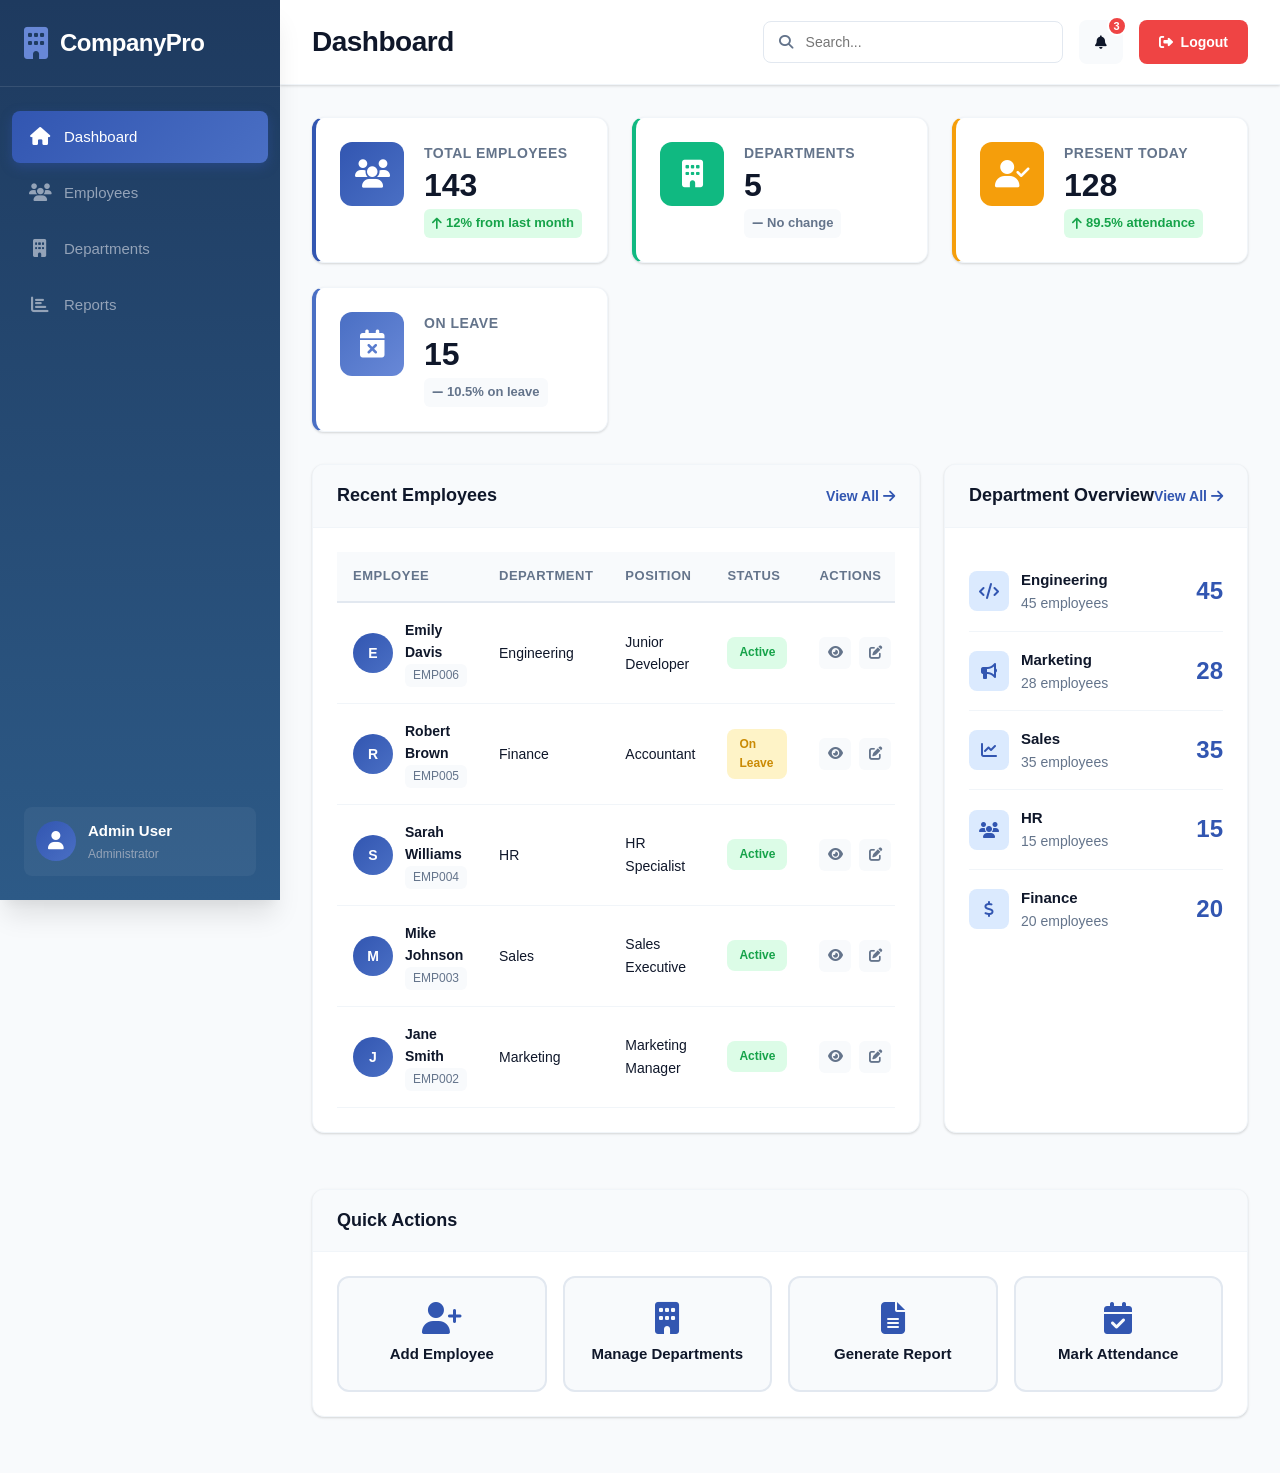
==== dashboard.html @ d2f0d4de "Add files via upload" ====
<!DOCTYPE html>
<html lang="en">
<head>
    <meta charset="UTF-8">
    <meta name="viewport" content="width=device-width, initial-scale=1.0">
    <title>Dashboard - CompanyPro</title>
    <link rel="stylesheet" href="css/style.css">
    <link rel="stylesheet" href="https://cdnjs.cloudflare.com/ajax/libs/font-awesome/6.4.0/css/all.min.css">
</head>
<body>
    <!-- Sidebar -->
    <aside class="sidebar">
        <div class="logo">
            <i class="fas fa-building"></i>
            <span>CompanyPro</span>
        </div>
        
        <nav class="nav-menu">
            <a href="dashboard.html" class="nav-item active">
                <i class="fas fa-home"></i>
                <span>Dashboard</span>
            </a>
            <a href="employees.html" class="nav-item">
                <i class="fas fa-users"></i>
                <span>Employees</span>
            </a>
            <a href="departments.html" class="nav-item">
                <i class="fas fa-building"></i>
                <span>Departments</span>
            </a>
            <a href="reports.html" class="nav-item">
                <i class="fas fa-chart-bar"></i>
                <span>Reports</span>
            </a>
        </nav>

        <div class="sidebar-footer">
            <div class="admin-profile">
                <div class="admin-avatar">
                    <i class="fas fa-user"></i>
                </div>
                <div class="admin-info">
                    <div class="admin-name">Admin User</div>
                    <div class="admin-role">Administrator</div>
                </div>
            </div>
        </div>
    </aside>

    <!-- Main Content -->
    <main class="main-content">
        <!-- Top Header -->
        <header class="top-header">
            <div class="header-left">
                <button class="menu-toggle">
                    <i class="fas fa-bars"></i>
                </button>
                <h1 class="page-title">Dashboard</h1>
            </div>
            <div class="header-right">
                <div class="search-box">
                    <i class="fas fa-search"></i>
                    <input type="text" placeholder="Search...">
                </div>
                <button class="notification-btn">
                    <i class="fas fa-bell"></i>
                    <span class="badge">3</span>
                </button>
                <a href="index.html" class="btn-logout">
                    <i class="fas fa-sign-out-alt"></i>
                    Logout
                </a>
            </div>
        </header>

        <!-- Content -->
        <div class="content-container">
            <!-- Statistics Cards -->
            <div class="stats-grid">
                <div class="stat-card blue">
                    <div class="stat-icon">
                        <i class="fas fa-users"></i>
                    </div>
                    <div class="stat-details">
                        <div class="stat-label">Total Employees</div>
                        <div class="stat-value">143</div>
                        <div class="stat-change positive">
                            <i class="fas fa-arrow-up"></i>
                            <span>12% from last month</span>
                        </div>
                    </div>
                </div>

                <div class="stat-card green">
                    <div class="stat-icon">
                        <i class="fas fa-building"></i>
                    </div>
                    <div class="stat-details">
                        <div class="stat-label">Departments</div>
                        <div class="stat-value">5</div>
                        <div class="stat-change neutral">
                            <i class="fas fa-minus"></i>
                            <span>No change</span>
                        </div>
                    </div>
                </div>

                <div class="stat-card orange">
                    <div class="stat-icon">
                        <i class="fas fa-user-check"></i>
                    </div>
                    <div class="stat-details">
                        <div class="stat-label">Present Today</div>
                        <div class="stat-value">128</div>
                        <div class="stat-change positive">
                            <i class="fas fa-arrow-up"></i>
                            <span>89.5% attendance</span>
                        </div>
                    </div>
                </div>

                <div class="stat-card purple">
                    <div class="stat-icon">
                        <i class="fas fa-calendar-times"></i>
                    </div>
                    <div class="stat-details">
                        <div class="stat-label">On Leave</div>
                        <div class="stat-value">15</div>
                        <div class="stat-change neutral">
                            <i class="fas fa-minus"></i>
                            <span>10.5% on leave</span>
                        </div>
                    </div>
                </div>
            </div>

            <!-- Dashboard Grid -->
            <div class="dashboard-grid">
                <!-- Recent Employees -->
                <div class="card">
                    <div class="card-header">
                        <h3>Recent Employees</h3>
                        <a href="employees.html" class="view-all">
                            View All <i class="fas fa-arrow-right"></i>
                        </a>
                    </div>
                    <div class="card-body">
                        <div class="table-container">
                            <table class="employee-table">
                                <thead>
                                    <tr>
                                        <th>Employee</th>
                                        <th>Department</th>
                                        <th>Position</th>
                                        <th>Status</th>
                                        <th>Actions</th>
                                    </tr>
                                </thead>
                                <tbody id="recentEmployeesTable">
                                    <!-- Data will be inserted here -->
                                </tbody>
                            </table>
                        </div>
                    </div>
                </div>

                <!-- Department Overview -->
                <div class="card">
                    <div class="card-header">
                        <h3>Department Overview</h3>
                        <a href="departments.html" class="view-all">
                            View All <i class="fas fa-arrow-right"></i>
                        </a>
                    </div>
                    <div class="card-body">
                        <div class="dept-stat">
                            <div class="dept-info">
                                <div class="dept-icon">
                                    <i class="fas fa-code"></i>
                                </div>
                                <div>
                                    <div class="dept-name">Engineering</div>
                                    <div class="dept-count">45 employees</div>
                                </div>
                            </div>
                            <div class="dept-number">45</div>
                        </div>

                        <div class="dept-stat">
                            <div class="dept-info">
                                <div class="dept-icon">
                                    <i class="fas fa-bullhorn"></i>
                                </div>
                                <div>
                                    <div class="dept-name">Marketing</div>
                                    <div class="dept-count">28 employees</div>
                                </div>
                            </div>
                            <div class="dept-number">28</div>
                        </div>

                        <div class="dept-stat">
                            <div class="dept-info">
                                <div class="dept-icon">
                                    <i class="fas fa-chart-line"></i>
                                </div>
                                <div>
                                    <div class="dept-name">Sales</div>
                                    <div class="dept-count">35 employees</div>
                                </div>
                            </div>
                            <div class="dept-number">35</div>
                        </div>

                        <div class="dept-stat">
                            <div class="dept-info">
                                <div class="dept-icon">
                                    <i class="fas fa-users"></i>
                                </div>
                                <div>
                                    <div class="dept-name">HR</div>
                                    <div class="dept-count">15 employees</div>
                                </div>
                            </div>
                            <div class="dept-number">15</div>
                        </div>

                        <div class="dept-stat">
                            <div class="dept-info">
                                <div class="dept-icon">
                                    <i class="fas fa-dollar-sign"></i>
                                </div>
                                <div>
                                    <div class="dept-name">Finance</div>
                                    <div class="dept-count">20 employees</div>
                                </div>
                            </div>
                            <div class="dept-number">20</div>
                        </div>
                    </div>
                </div>
            </div>

            <!-- Quick Actions -->
            <div class="card">
                <div class="card-header">
                    <h3>Quick Actions</h3>
                </div>
                <div class="card-body">
                    <div class="quick-actions-grid">
                        <a href="employees.html" class="quick-action-btn">
                            <i class="fas fa-user-plus"></i>
                            <span>Add Employee</span>
                        </a>
                        <a href="departments.html" class="quick-action-btn">
                            <i class="fas fa-building"></i>
                            <span>Manage Departments</span>
                        </a>
                        <a href="reports.html" class="quick-action-btn">
                            <i class="fas fa-file-alt"></i>
                            <span>Generate Report</span>
                        </a>
                        <a href="employees.html" class="quick-action-btn">
                            <i class="fas fa-calendar-check"></i>
                            <span>Mark Attendance</span>
                        </a>
                    </div>
                </div>
            </div>
        </div>
    </main>

    <!-- View Employee Modal -->
    <div id="viewEmployeeModal" class="modal">
        <div class="modal-content large">
            <div class="modal-header">
                <h2>Employee Details</h2>
                <button class="close-btn">&times;</button>
            </div>
            <div class="modal-body">
                <div class="profile-info-section">
                    <div class="profile-avatar-large">
                        <i class="fas fa-user"></i>
                    </div>
                    <div class="profile-details">
                        <h2 id="viewEmployeeName"></h2>
                        <p class="profile-email" id="viewEmployeeEmail"></p>
                        <div id="viewEmployeeStatus"></div>
                    </div>
                </div>

                <div class="profile-section">
                    <h3><i class="fas fa-user"></i> Personal Information</h3>
                    <div class="info-grid">
                        <div class="info-item">
                            <label>Employee ID</label>
                            <p id="viewEmployeeId"></p>
                        </div>
                        <div class="info-item">
                            <label>Phone</label>
                            <p id="viewEmployeePhone"></p>
                        </div>
                        <div class="info-item">
                            <label>Blood Group</label>
                            <p id="viewEmployeeBlood"></p>
                        </div>
                        <div class="info-item">
                            <label>Emergency Contact</label>
                            <p id="viewEmployeeEmergency"></p>
                        </div>
                        <div class="info-item full-width">
                            <label>Address</label>
                            <p id="viewEmployeeAddress"></p>
                        </div>
                    </div>
                </div>

                <div class="profile-section">
                    <h3><i class="fas fa-briefcase"></i> Employment Details</h3>
                    <div class="info-grid">
                        <div class="info-item">
                            <label>Department</label>
                            <p id="viewEmployeeDepartment"></p>
                        </div>
                        <div class="info-item">
                            <label>Position</label>
                            <p id="viewEmployeePosition"></p>
                        </div>
                        <div class="info-item">
                            <label>Salary</label>
                            <p id="viewEmployeeSalary"></p>
                        </div>
                        <div class="info-item">
                            <label>Joining Date</label>
                            <p id="viewEmployeeJoining"></p>
                        </div>
                        <div class="info-item full-width">
                            <label>Education</label>
                            <p id="viewEmployeeEducation"></p>
                        </div>
                    </div>
                </div>
            </div>
        </div>
    </div>

    <!-- Edit Employee Modal -->
    <div id="editEmployeeModal" class="modal">
        <div class="modal-content">
            <div class="modal-header">
                <h2>Edit Employee</h2>
                <button class="close-btn">&times;</button>
            </div>
            <div class="modal-body">
                <form id="editEmployeeForm">
                    <input type="hidden" id="editEmployeeId">
                    
                    <div class="form-section">
                        <h4><i class="fas fa-user"></i> Personal Information</h4>
                        <div class="form-grid">
                            <div class="form-group">
                                <label>Full Name <span class="required">*</span></label>
                                <input type="text" id="editName" name="name" required>
                            </div>
                            <div class="form-group">
                                <label>Email <span class="required">*</span></label>
                                <input type="email" id="editEmail" name="email" required>
                            </div>
                            <div class="form-group">
                                <label>Phone <span class="required">*</span></label>
                                <input type="tel" id="editPhone" name="phone" required>
                            </div>
                            <div class="form-group">
                                <label>Blood Group</label>
                                <input type="text" id="editBloodGroup" name="bloodGroup">
                            </div>
                            <div class="form-group full-width">
                                <label>Address</label>
                                <textarea id="editAddress" name="address" rows="2"></textarea>
                            </div>
                        </div>
                    </div>

                    <div class="form-section">
                        <h4><i class="fas fa-briefcase"></i> Employment Details</h4>
                        <div class="form-grid">
                            <div class="form-group">
                                <label>Department <span class="required">*</span></label>
                                <select id="editDepartment" name="department" required>
                                    <option value="Engineering">Engineering</option>
                                    <option value="Marketing">Marketing</option>
                                    <option value="Sales">Sales</option>
                                    <option value="HR">HR</option>
                                    <option value="Finance">Finance</option>
                                </select>
                            </div>
                            <div class="form-group">
                                <label>Position <span class="required">*</span></label>
                                <input type="text" id="editPosition" name="position" required>
                            </div>
                            <div class="form-group">
                                <label>Salary (₹) <span class="required">*</span></label>
                                <input type="number" id="editSalary" name="salary" required>
                            </div>
                            <div class="form-group">
                                <label>Joining Date <span class="required">*</span></label>
                                <input type="date" id="editJoiningDate" name="joiningDate" required>
                            </div>
                            <div class="form-group">
                                <label>Status <span class="required">*</span></label>
                                <select id="editStatus" name="status" required>
                                    <option value="active">Active</option>
                                    <option value="on-leave">On Leave</option>
                                    <option value="inactive">Inactive</option>
                                </select>
                            </div>
                            <div class="form-group">
                                <label>Emergency Contact</label>
                                <input type="tel" id="editEmergencyContact" name="emergencyContact">
                            </div>
                            <div class="form-group full-width">
                                <label>Education</label>
                                <input type="text" id="editEducation" name="education">
                            </div>
                        </div>
                    </div>
                </form>
            </div>
            <div class="modal-footer">
                <button type="button" class="btn-secondary" onclick="document.getElementById('editEmployeeModal').style.display='none'">Cancel</button>
                <button type="submit" form="editEmployeeForm" class="btn-primary">
                    <i class="fas fa-save"></i>
                    Update Employee
                </button>
            </div>
        </div>
    </div>

    <script src="js/dashboard.js"></script>
</body>
</html>
---- css/style.css ----
/* ==========================================
   COMPANYPRO - COMPLETE CSS STYLESHEET
   WITH #3256B1 BLUE & WHITE THEME
   ========================================== */

/* ==========================================
   1. CSS VARIABLES & ROOT STYLES
   ========================================== */
:root {
    /* Primary Colors - #3256B1 Blue Theme */
    --primary-color: #3256B1;
    --primary-dark: #254594;
    --primary-light: #4a6fc4;
    --primary-lighter: #6888d7;
    
    /* Blue Gradient Colors */
    --gradient-start: #3256B1;
    --gradient-middle: #3d63bd;
    --gradient-end: #4a6fc4;
    
    /* Secondary Colors */
    --secondary-color: #64748b;
    --secondary-dark: #475569;
    --secondary-light: #94a3b8;
    
    /* Status Colors */
    --success-color: #10b981;
    --success-light: #34d399;
    --success-bg: #dcfce7;
    --warning-color: #f59e0b;
    --warning-light: #fbbf24;
    --warning-bg: #fef3c7;
    --danger-color: #ef4444;
    --danger-light: #f87171;
    --danger-bg: #fee2e2;
    --info-color: #06b6d4;
    --info-light: #22d3ee;
    --info-bg: #cffafe;
    
    /* Neutral Colors */
    --gray-50: #f9fafb;
    --gray-100: #f3f4f6;
    --gray-200: #e5e7eb;
    --gray-300: #d1d5db;
    --gray-400: #9ca3af;
    --gray-500: #6b7280;
    --gray-600: #4b5563;
    --gray-700: #374151;
    --gray-800: #1f2937;
    --gray-900: #111827;
    
    /* Background Colors */
    --bg-primary: #f8fafc;
    --bg-secondary: #ffffff;
    --bg-dark: #0f172a;
    --bg-sidebar: #1e293b;
    --bg-sidebar-dark: #0f172a;
    
    /* Text Colors */
    --text-primary: #0f172a;
    --text-secondary: #64748b;
    --text-light: #94a3b8;
    --text-white: #ffffff;
    --text-muted: #cbd5e1;
    
    /* Border Colors */
    --border-color: #e2e8f0;
    --border-light: #f1f5f9;
    --border-dark: #cbd5e1;
    
    /* Shadow Styles */
    --shadow-xs: 0 1px 2px 0 rgba(0, 0, 0, 0.05);
    --shadow-sm: 0 1px 3px 0 rgba(0, 0, 0, 0.1), 0 1px 2px 0 rgba(0, 0, 0, 0.06);
    --shadow-md: 0 4px 6px -1px rgba(0, 0, 0, 0.1), 0 2px 4px -1px rgba(0, 0, 0, 0.06);
    --shadow-lg: 0 10px 15px -3px rgba(0, 0, 0, 0.1), 0 4px 6px -2px rgba(0, 0, 0, 0.05);
    --shadow-xl: 0 20px 25px -5px rgba(0, 0, 0, 0.1), 0 10px 10px -5px rgba(0, 0, 0, 0.04);
    --shadow-2xl: 0 25px 50px -12px rgba(0, 0, 0, 0.25);
    --shadow-inner: inset 0 2px 4px 0 rgba(0, 0, 0, 0.06);
    
    /* Border Radius */
    --radius-sm: 6px;
    --radius-md: 8px;
    --radius-lg: 12px;
    --radius-xl: 16px;
    --radius-2xl: 24px;
    --radius-full: 9999px;
    
    /* Transitions */
    --transition-fast: all 0.15s cubic-bezier(0.4, 0, 0.2, 1);
    --transition-base: all 0.3s cubic-bezier(0.4, 0, 0.2, 1);
    --transition-slow: all 0.5s cubic-bezier(0.4, 0, 0.2, 1);
    
    /* Spacing */
    --spacing-xs: 4px;
    --spacing-sm: 8px;
    --spacing-md: 16px;
    --spacing-lg: 24px;
    --spacing-xl: 32px;
    --spacing-2xl: 48px;
    --spacing-3xl: 64px;
    
    /* Font Families */
    --font-sans: 'Inter', -apple-system, BlinkMacSystemFont, 'Segoe UI', Roboto, 'Helvetica Neue', Arial, sans-serif;
    --font-mono: 'Fira Code', 'Courier New', monospace;
}

/* ==========================================
   2. GLOBAL RESET & BASE STYLES
   ========================================== */
* {
    margin: 0;
    padding: 0;
    box-sizing: border-box;
}

*::before,
*::after {
    box-sizing: inherit;
}

html {
    font-size: 16px;
    scroll-behavior: smooth;
    -webkit-font-smoothing: antialiased;
    -moz-osx-font-smoothing: grayscale;
}

body {
    font-family: var(--font-sans);
    background: var(--bg-primary);
    color: var(--text-primary);
    line-height: 1.6;
    overflow-x: hidden;
    min-height: 100vh;
    display: flex;
    flex-direction: column;
}

h1, h2, h3, h4, h5, h6 {
    font-weight: 700;
    line-height: 1.2;
    color: var(--text-primary);
}

h1 { font-size: 2.5rem; }
h2 { font-size: 2rem; }
h3 { font-size: 1.5rem; }
h4 { font-size: 1.25rem; }
h5 { font-size: 1.125rem; }
h6 { font-size: 1rem; }

p {
    margin-bottom: 1rem;
}

a {
    color: var(--primary-color);
    text-decoration: none;
    transition: var(--transition-fast);
}

a:hover {
    color: var(--primary-dark);
}

img {
    max-width: 100%;
    height: auto;
    display: block;
}

button {
    font-family: inherit;
    cursor: pointer;
}

input, select, textarea {
    font-family: inherit;
    font-size: inherit;
}

code {
    font-family: var(--font-mono);
    background: var(--gray-100);
    padding: 2px 6px;
    border-radius: var(--radius-sm);
    font-size: 0.875em;
}

/* ==========================================
   3. UTILITY CLASSES
   ========================================== */
.container {
    width: 100%;
    max-width: 1280px;
    margin: 0 auto;
    padding: 0 var(--spacing-lg);
}

.text-center { text-align: center; }
.text-left { text-align: left; }
.text-right { text-align: right; }

.font-bold { font-weight: 700; }
.font-semibold { font-weight: 600; }
.font-medium { font-weight: 500; }

.uppercase { text-transform: uppercase; }
.capitalize { text-transform: capitalize; }

.flex { display: flex; }
.flex-center { display: flex; align-items: center; justify-content: center; }
.flex-between { display: flex; align-items: center; justify-content: space-between; }

.grid { display: grid; }

.hidden { display: none; }
.visible { display: block; }

/* ==========================================
   4. LANDING PAGE STYLES
   ========================================== */
.landing-page {
    background: linear-gradient(135deg, #3256B1 0%, #3d63bd 50%, #4a6fc4 100%);
    min-height: 100vh;
    display: flex;
    flex-direction: column;
}

/* Hero Section */
.hero {
    min-height: 100vh;
    position: relative;
    overflow: hidden;
}

.hero::before {
    content: '';
    position: absolute;
    top: -50%;
    right: -20%;
    width: 800px;
    height: 800px;
    background: radial-gradient(circle, rgba(74, 111, 196, 0.4) 0%, transparent 70%);
    border-radius: 50%;
    animation: float 20s infinite ease-in-out;
}

@keyframes float {
    0%, 100% { transform: translate(0, 0) rotate(0deg); }
    33% { transform: translate(30px, -30px) rotate(120deg); }
    66% { transform: translate(-30px, 30px) rotate(240deg); }
}

.landing-nav {
    display: flex;
    justify-content: space-between;
    align-items: center;
    padding: var(--spacing-lg) var(--spacing-xl);
    position: relative;
    z-index: 10;
}

.logo-large {
    display: flex;
    align-items: center;
    gap: 12px;
    color: white;
}

.logo-large i {
    font-size: 36px;
    background: linear-gradient(135deg, #fff 0%, #e0f2ff 100%);
    -webkit-background-clip: text;
    -webkit-text-fill-color: transparent;
    background-clip: text;
}

.logo-large span {
    font-size: 28px;
    font-weight: 800;
    letter-spacing: -0.5px;
}

.nav-links {
    display: flex;
    align-items: center;
    gap: var(--spacing-xl);
}

.nav-links a {
    color: white;
    font-weight: 500;
    font-size: 15px;
    transition: var(--transition-base);
    opacity: 0.9;
}

.nav-links a:hover {
    opacity: 1;
    transform: translateY(-2px);
}

.btn-login {
    background: rgba(255, 255, 255, 0.2);
    backdrop-filter: blur(10px);
    padding: 10px 24px;
    border-radius: var(--radius-full);
    border: 1px solid rgba(255, 255, 255, 0.3);
}

.btn-login:hover {
    background: rgba(255, 255, 255, 0.3);
    border-color: rgba(255, 255, 255, 0.5);
}

.hero-content {
    display: grid;
    grid-template-columns: 1fr 1fr;
    gap: var(--spacing-3xl);
    align-items: center;
    padding: var(--spacing-3xl) var(--spacing-xl);
    max-width: 1400px;
    margin: 0 auto;
    position: relative;
    z-index: 5;
}

.hero-text {
    color: white;
}

.hero-title {
    font-size: 3.5rem;
    line-height: 1.1;
    margin-bottom: var(--spacing-lg);
    font-weight: 800;
    letter-spacing: -1px;
}

.gradient-text {
    background: linear-gradient(135deg, #fff 0%, #e0f2ff 50%, #bae6fd 100%);
    -webkit-background-clip: text;
    -webkit-text-fill-color: transparent;
    background-clip: text;
}

.hero-description {
    font-size: 1.25rem;
    line-height: 1.7;
    opacity: 0.95;
    margin-bottom: var(--spacing-xl);
    max-width: 600px;
}

.hero-buttons {
    display: flex;
    gap: var(--spacing-md);
    margin-bottom: var(--spacing-3xl);
}

.btn-primary-large,
.btn-secondary-large {
    padding: 16px 32px;
    border-radius: var(--radius-lg);
    font-weight: 600;
    font-size: 16px;
    display: inline-flex;
    align-items: center;
    gap: 10px;
    transition: var(--transition-base);
    border: 2px solid transparent;
}

.btn-primary-large {
    background: white;
    color: #3256B1;
    box-shadow: 0 20px 40px rgba(50, 86, 177, 0.3);
}

.btn-primary-large:hover {
    transform: translateY(-3px);
    box-shadow: 0 25px 50px rgba(50, 86, 177, 0.4);
    color: #254594;
}

.btn-secondary-large {
    background: rgba(255, 255, 255, 0.1);
    backdrop-filter: blur(10px);
    color: white;
    border-color: rgba(255, 255, 255, 0.3);
}

.btn-secondary-large:hover {
    background: rgba(255, 255, 255, 0.2);
    border-color: rgba(255, 255, 255, 0.5);
}

/* Hero Stats - FIXED FOR VISIBILITY */
.hero-stats {
    display: flex;
    gap: var(--spacing-2xl);
}

.hero-stats .stat-item {
    text-align: left;
}

.hero-stats h3 {
    font-size: 2.5rem;
    color: white;
    font-weight: 800;
    margin-bottom: 4px;
    text-shadow: 0 2px 10px rgba(0, 0, 0, 0.3);
}

.hero-stats p {
    font-size: 1rem;
    opacity: 1;
    margin: 0;
    color: #e0f2ff;
    font-weight: 600;
    text-shadow: 0 1px 3px rgba(0, 0, 0, 0.2);
}

.hero-image {
    display: grid;
    grid-template-columns: 1fr;
    gap: var(--spacing-lg);
}

.hero-card {
    background: rgba(255, 255, 255, 0.15);
    backdrop-filter: blur(20px);
    border: 1px solid rgba(255, 255, 255, 0.2);
    border-radius: var(--radius-xl);
    padding: var(--spacing-xl);
    color: white;
    transition: var(--transition-base);
}

.hero-card:hover {
    background: rgba(255, 255, 255, 0.25);
    transform: translateY(-5px);
    box-shadow: 0 20px 40px rgba(74, 111, 196, 0.3);
}

.hero-card i {
    font-size: 2.5rem;
    margin-bottom: var(--spacing-md);
    opacity: 0.9;
}

.hero-card h3 {
    font-size: 1.25rem;
    color: white;
    margin-bottom: var(--spacing-sm);
}

.hero-card p {
    opacity: 0.9;
    margin: 0;
    font-size: 0.95rem;
}

/* Features Section */
.features-section {
    padding: var(--spacing-3xl) var(--spacing-lg);
    background: white;
}

.section-title {
    text-align: center;
    font-size: 2.5rem;
    margin-bottom: var(--spacing-md);
    color: var(--text-primary);
}

.section-subtitle {
    text-align: center;
    font-size: 1.125rem;
    color: var(--text-secondary);
    margin-bottom: var(--spacing-3xl);
}

.features-grid {
    display: grid;
    grid-template-columns: repeat(auto-fit, minmax(320px, 1fr));
    gap: var(--spacing-xl);
    max-width: 1200px;
    margin: 0 auto;
}

.feature-card {
    background: var(--bg-secondary);
    padding: var(--spacing-xl);
    border-radius: var(--radius-xl);
    border: 2px solid var(--border-light);
    transition: var(--transition-base);
    text-align: center;
}

.feature-card:hover {
    transform: translateY(-8px);
    box-shadow: var(--shadow-xl);
    border-color: var(--primary-light);
}

.feature-icon {
    width: 80px;
    height: 80px;
    border-radius: var(--radius-xl);
    display: flex;
    align-items: center;
    justify-content: center;
    margin: 0 auto var(--spacing-lg);
    font-size: 2rem;
    color: white;
}

.feature-icon.blue { background: linear-gradient(135deg, #3256B1, #4a6fc4); }
.feature-icon.green { background: linear-gradient(135deg, var(--success-color), var(--success-light)); }
.feature-icon.orange { background: linear-gradient(135deg, var(--warning-color), var(--warning-light)); }
.feature-icon.purple { background: linear-gradient(135deg, #3d63bd, #6888d7); }
.feature-icon.red { background: linear-gradient(135deg, var(--danger-color), var(--danger-light)); }
.feature-icon.cyan { background: linear-gradient(135deg, var(--info-color), var(--info-light)); }

.feature-card h3 {
    font-size: 1.25rem;
    margin-bottom: var(--spacing-sm);
    color: var(--text-primary);
}

.feature-card p {
    color: var(--text-secondary);
    line-height: 1.7;
    margin: 0;
}

/* About Section */
.about-section {
    padding: var(--spacing-3xl) var(--spacing-lg);
    background: var(--bg-primary);
}

.about-content {
    display: grid;
    grid-template-columns: 1fr 1fr;
    gap: var(--spacing-3xl);
    align-items: center;
    max-width: 1200px;
    margin: 0 auto;
}

.about-text h2 {
    font-size: 2.5rem;
    margin-bottom: var(--spacing-lg);
}

.about-text > p {
    font-size: 1.125rem;
    color: var(--text-secondary);
    margin-bottom: var(--spacing-xl);
    line-height: 1.8;
}

.about-list {
    list-style: none;
    display: grid;
    grid-template-columns: 1fr 1fr;
    gap: var(--spacing-md);
}

.about-list li {
    display: flex;
    align-items: center;
    gap: var(--spacing-sm);
    font-size: 1rem;
    color: var(--text-primary);
}

.about-list i {
    color: var(--success-color);
    font-size: 1.25rem;
}

.about-image {
    display: flex;
    align-items: center;
    justify-content: center;
}

.image-placeholder {
    width: 100%;
    max-width: 500px;
    aspect-ratio: 1;
    background: linear-gradient(135deg, #4a6fc4 0%, #3256B1 100%);
    border-radius: var(--radius-2xl);
    display: flex;
    align-items: center;
    justify-content: center;
    box-shadow: var(--shadow-2xl);
}

/* Contact Section */
.contact-section {
    padding: var(--spacing-3xl) var(--spacing-lg);
    background: white;
}

.contact-grid {
    display: grid;
    grid-template-columns: repeat(auto-fit, minmax(250px, 1fr));
    gap: var(--spacing-xl);
    max-width: 900px;
    margin: 0 auto;
}

.contact-item {
    text-align: center;
    padding: var(--spacing-xl);
    background: var(--bg-primary);
    border-radius: var(--radius-xl);
    border: 2px solid var(--border-light);
    transition: var(--transition-base);
}

.contact-item:hover {
    border-color: #3256B1;
    transform: translateY(-5px);
    box-shadow: 0 10px 30px rgba(50, 86, 177, 0.2);
}

.contact-item i {
    font-size: 3rem;
    color: #3256B1;
    margin-bottom: var(--spacing-md);
}

.contact-item h4 {
    font-size: 1.25rem;
    margin-bottom: var(--spacing-sm);
    color: var(--text-primary);
}

.contact-item p {
    color: var(--text-secondary);
    margin: 0;
    font-size: 1rem;
}

/* CTA Section */
.cta-section {
    padding: var(--spacing-3xl) var(--spacing-lg);
    background: linear-gradient(135deg, #3256B1 0%, #3d63bd 50%, #4a6fc4 100%);
    color: white;
    text-align: center;
}

.cta-section h2 {
    font-size: 2.5rem;
    color: white;
    margin-bottom: var(--spacing-md);
}

.cta-section p {
    font-size: 1.25rem;
    opacity: 0.95;
    margin-bottom: var(--spacing-xl);
}

/* Footer */
.footer {
    margin-top: auto;
    width: 100%;
    background: #1e3a5f;
    color: var(--text-muted);
    padding: var(--spacing-2xl) var(--spacing-lg) var(--spacing-lg);
    position: relative;
    z-index: 10;
}

.footer-content {
    display: grid;
    grid-template-columns: 2fr 1fr 1fr;
    gap: var(--spacing-2xl);
    max-width: 1200px;
    margin: 0 auto var(--spacing-xl);
}

.footer-section h4 {
    color: white;
    margin-bottom: var(--spacing-md);
    font-size: 1.125rem;
}

.footer-section p,
.footer-section a {
    color: #cbd5e1;
    display: block;
    margin-bottom: var(--spacing-sm);
    transition: var(--transition-fast);
    font-size: 0.9375rem;
}

.footer-section a:hover {
    color: white;
    padding-left: 5px;
}

.footer-section i {
    margin-right: var(--spacing-sm);
    color: #4a6fc4;
}

.footer-bottom {
    text-align: center;
    padding-top: var(--spacing-lg);
    border-top: 1px solid rgba(255, 255, 255, 0.1);
}

.footer-bottom p {
    margin: 0;
    font-size: 0.875rem;
    color: #cbd5e1;
}

/* ==========================================
   5. LOGIN PAGE STYLES
   ========================================== */
.login-page {
    min-height: 100vh;
    display: flex;
    align-items: center;
    justify-content: center;
    background: linear-gradient(135deg, #3256B1 0%, #3d63bd 50%, #4a6fc4 100%);
    padding: var(--spacing-lg);
}

.login-container {
    display: grid;
    grid-template-columns: 1fr 1fr;
    width: 100%;
    max-width: 1100px;
    background: white;
    border-radius: var(--radius-2xl);
    overflow: hidden;
    box-shadow: var(--shadow-2xl);
}

.login-left {
    background: linear-gradient(135deg, #3256B1 0%, #4a6fc4 100%);
    padding: var(--spacing-3xl);
    color: white;
    display: flex;
    flex-direction: column;
    justify-content: center;
}

.login-branding {
    max-width: 400px;
}

.login-branding .logo-large {
    margin-bottom: var(--spacing-xl);
}

.login-branding h2 {
    font-size: 2rem;
    color: white;
    margin-bottom: var(--spacing-md);
}

.login-branding > p {
    font-size: 1.125rem;
    opacity: 0.95;
    line-height: 1.7;
    margin-bottom: var(--spacing-2xl);
}

.login-features {
    display: flex;
    flex-direction: column;
    gap: var(--spacing-lg);
}

.feature-item {
    display: flex;
    align-items: center;
    gap: var(--spacing-md);
    padding: var(--spacing-md);
    background: rgba(255, 255, 255, 0.1);
    backdrop-filter: blur(10px);
    border-radius: var(--radius-lg);
    border: 1px solid rgba(255, 255, 255, 0.2);
}

.feature-item i {
    font-size: 1.5rem;
    opacity: 0.9;
}

.feature-item span {
    font-weight: 500;
}

.login-right {
    padding: var(--spacing-3xl);
    display: flex;
    align-items: center;
    justify-content: center;
}

.login-form-container {
    width: 100%;
    max-width: 400px;
}

.back-link {
    margin-bottom: var(--spacing-xl);
}

.back-link a {
    display: inline-flex;
    align-items: center;
    gap: var(--spacing-sm);
    color: var(--text-secondary);
    font-size: 0.875rem;
    font-weight: 500;
}

.back-link a:hover {
    color: var(--primary-color);
}

.login-form-container h2 {
    font-size: 2rem;
    margin-bottom: var(--spacing-sm);
    color: var(--text-primary);
}

.login-subtitle {
    color: var(--text-secondary);
    margin-bottom: var(--spacing-xl);
}

.message {
    padding: 12px;
    border-radius: var(--radius-md);
    margin-bottom: var(--spacing-md);
    font-size: 0.875rem;
    font-weight: 500;
    display: none;
}

.message.error {
    background: var(--danger-bg);
    color: var(--danger-color);
    border: 1px solid var(--danger-light);
    display: block;
}

.message.success {
    background: var(--success-bg);
    color: var(--success-color);
    border: 1px solid var(--success-light);
    display: block;
}

.form-group {
    margin-bottom: var(--spacing-lg);
}

.form-group label {
    display: block;
    font-weight: 600;
    color: var(--text-primary);
    margin-bottom: var(--spacing-sm);
    font-size: 0.875rem;
}

.input-with-icon {
    position: relative;
    display: flex;
    align-items: center;
}

.input-with-icon i {
    position: absolute;
    left: 14px;
    color: var(--text-secondary);
    font-size: 1rem;
}

.input-with-icon input {
    width: 100%;
    padding: 14px 14px 14px 44px;
    border: 2px solid var(--border-color);
    border-radius: var(--radius-md);
    font-size: 0.9375rem;
    transition: var(--transition-base);
    background: white;
}

.input-with-icon input:focus {
    outline: none;
    border-color: var(--primary-color);
    box-shadow: 0 0 0 3px rgba(50, 86, 177, 0.1);
}

.toggle-password {
    left: auto !important;
    right: 14px;
    cursor: pointer;
    transition: var(--transition-fast);
}

.toggle-password:hover {
    color: var(--primary-color);
}

.form-options {
    display: flex;
    justify-content: space-between;
    align-items: center;
    margin-bottom: var(--spacing-xl);
    font-size: 0.875rem;
}

.checkbox-label {
    display: flex;
    align-items: center;
    gap: var(--spacing-sm);
    cursor: pointer;
    color: var(--text-secondary);
}

.checkbox-label input {
    cursor: pointer;
}

.forgot-password {
    color: var(--primary-color);
    font-weight: 500;
}

.forgot-password:hover {
    text-decoration: underline;
}

.btn-login-submit {
    width: 100%;
    padding: 14px;
    background: linear-gradient(135deg, #3256B1 0%, #4a6fc4 100%);
    color: white;
    border: none;
    border-radius: var(--radius-md);
    font-weight: 600;
    font-size: 1rem;
    display: flex;
    align-items: center;
    justify-content: center;
    gap: var(--spacing-sm);
    transition: var(--transition-base);
}

.btn-login-submit:hover {
    background: linear-gradient(135deg, #254594 0%, #3d63bd 100%);
    transform: translateY(-2px);
    box-shadow: 0 8px 20px rgba(50, 86, 177, 0.4);
}

.demo-credentials {
    margin-top: var(--spacing-xl);
    padding: var(--spacing-md);
    background: var(--bg-primary);
    border-radius: var(--radius-md);
    border: 1px solid var(--border-color);
    text-align: center;
}

.demo-credentials p {
    margin: 0;
    font-size: 0.875rem;
    color: var(--text-secondary);
}

.demo-credentials p:first-child {
    font-weight: 600;
    margin-bottom: 4px;
    color: var(--text-primary);
}

/* ==========================================
   6. DASHBOARD & ADMIN PAGES STYLES
   ========================================== */

/* Sidebar */
.sidebar {
    position: fixed;
    left: 0;
    top: 0;
    width: 280px;
    height: 100vh;
    background: linear-gradient(180deg, #1e3a5f 0%, #2d5a87 100%);
    color: var(--text-white);
    padding: var(--spacing-lg) 0;
    box-shadow: var(--shadow-xl);
    z-index: 1000;
    transition: var(--transition-base);
    overflow-y: auto;
}

.sidebar::-webkit-scrollbar {
    width: 6px;
}

.sidebar::-webkit-scrollbar-track {
    background: rgba(0, 0, 0, 0.1);
}

.sidebar::-webkit-scrollbar-thumb {
    background: rgba(255, 255, 255, 0.2);
    border-radius: 3px;
}

.logo {
    display: flex;
    align-items: center;
    gap: 12px;
    padding: 0 var(--spacing-lg) var(--spacing-lg);
    border-bottom: 1px solid rgba(255, 255, 255, 0.1);
    margin-bottom: var(--spacing-lg);
}

.logo i {
    font-size: 32px;
    color: #6888d7;
}

.logo span {
    font-size: 24px;
    font-weight: 700;
    letter-spacing: -0.5px;
}

.nav-menu {
    display: flex;
    flex-direction: column;
    gap: 4px;
    padding: 0 12px;
    margin-bottom: var(--spacing-2xl);
}

.nav-item {
    display: flex;
    align-items: center;
    gap: 12px;
    padding: 14px 16px;
    color: var(--text-light);
    text-decoration: none;
    border-radius: var(--radius-md);
    transition: var(--transition-base);
    font-weight: 500;
    font-size: 0.9375rem;
}

.nav-item:hover {
    background: rgba(255, 255, 255, 0.1);
    color: var(--text-white);
    transform: translateX(4px);
}

.nav-item.active {
    background: linear-gradient(135deg, #3256B1 0%, #4a6fc4 100%);
    color: var(--text-white);
    box-shadow: 0 4px 12px rgba(50, 86, 177, 0.4);
}

.nav-item i {
    font-size: 18px;
    width: 24px;
    text-align: center;
}

.sidebar-footer {
    position: absolute;
    bottom: var(--spacing-lg);
    left: 0;
    right: 0;
    padding: 0 var(--spacing-lg);
}

.admin-profile {
    display: flex;
    align-items: center;
    gap: 12px;
    padding: 12px;
    background: rgba(255, 255, 255, 0.05);
    border-radius: var(--radius-md);
    cursor: pointer;
    transition: var(--transition-base);
}

.admin-profile:hover {
    background: rgba(255, 255, 255, 0.1);
}

.admin-profile.active {
    background: rgba(255, 255, 255, 0.15);
}

.admin-avatar {
    width: 40px;
    height: 40px;
    background: linear-gradient(135deg, #3256B1 0%, #4a6fc4 100%);
    border-radius: 50%;
    display: flex;
    align-items: center;
    justify-content: center;
    font-size: 18px;
    flex-shrink: 0;
}

.admin-info {
    flex: 1;
    overflow: hidden;
}

.admin-name {
    font-weight: 600;
    font-size: 0.9375rem;
    color: var(--text-white);
    margin-bottom: 2px;
    white-space: nowrap;
    overflow: hidden;
    text-overflow: ellipsis;
}

.admin-role {
    font-size: 0.75rem;
    color: var(--text-light);
    white-space: nowrap;
    overflow: hidden;
    text-overflow: ellipsis;
}

/* Main Content */
.main-content {
    margin-left: 280px;
    min-height: 100vh;
    transition: var(--transition-base);
    background: var(--bg-primary);
}

/* Top Header */
.top-header {
    background: var(--bg-secondary);
    padding: 20px var(--spacing-xl);
    display: flex;
    justify-content: space-between;
    align-items: center;
    box-shadow: var(--shadow-sm);
    position: sticky;
    top: 0;
    z-index: 100;
    border-bottom: 1px solid var(--border-light);
}

.header-left {
    display: flex;
    align-items: center;
    gap: 20px;
}

.menu-toggle {
    display: none;
    background: none;
    border: none;
    font-size: 24px;
    color: var(--text-primary);
    cursor: pointer;
    padding: 8px;
    border-radius: var(--radius-md);
    transition: var(--transition-fast);
}

.menu-toggle:hover {
    background: var(--bg-primary);
}

.page-title {
    font-size: 1.75rem;
    font-weight: 700;
    color: var(--text-primary);
    letter-spacing: -0.5px;
}

.header-right {
    display: flex;
    align-items: center;
    gap: 16px;
}

.search-box {
    position: relative;
    display: flex;
    align-items: center;
}

.search-box i {
    position: absolute;
    left: 16px;
    color: var(--text-secondary);
    font-size: 14px;
}

.search-box input {
    padding: 12px 16px 12px 42px;
    border: 1px solid var(--border-color);
    border-radius: var(--radius-md);
    font-size: 0.875rem;
    width: 300px;
    transition: var(--transition-base);
    background: white;
}

.search-box input:focus {
    outline: none;
    border-color: var(--primary-color);
    box-shadow: 0 0 0 3px rgba(50, 86, 177, 0.1);
    width: 350px;
}

.notification-btn {
    position: relative;
    background: var(--bg-primary);
    border: none;
    width: 44px;
    height: 44px;
    border-radius: var(--radius-md);
    cursor: pointer;
    color: var(--text-primary);
    transition: var(--transition-base);
    display: flex;
    align-items: center;
    justify-content: center;
}

.notification-btn:hover {
    background: var(--border-light);
    color: var(--primary-color);
}

.notification-btn .badge {
    position: absolute;
    top: -4px;
    right: -4px;
    background: var(--danger-color);
    color: white;
    width: 20px;
    height: 20px;
    border-radius: 50%;
    font-size: 11px;
    display: flex;
    align-items: center;
    justify-content: center;
    font-weight: 600;
    border: 2px solid white;
}

/* Buttons */
.btn-primary,
.btn-secondary,
.btn-logout {
    padding: 11px 20px;
    border: none;
    border-radius: var(--radius-md);
    font-size: 0.875rem;
    font-weight: 600;
    cursor: pointer;
    display: inline-flex;
    align-items: center;
    gap: 8px;
    transition: var(--transition-base);
}

.btn-primary {
    background: linear-gradient(135deg, #3256B1 0%, #4a6fc4 100%);
    color: white;
}

.btn-primary:hover {
    background: linear-gradient(135deg, #254594 0%, #3d63bd 100%);
    transform: translateY(-2px);
    box-shadow: 0 8px 20px rgba(50, 86, 177, 0.4);
}

.btn-secondary {
    background: var(--bg-primary);
    color: var(--text-primary);
    border: 1px solid var(--border-color);
}

.btn-secondary:hover {
    background: var(--border-light);
    border-color: var(--border-dark);
}

.btn-logout {
    background: var(--danger-color);
    color: white;
}

.btn-logout:hover {
    background: #dc2626;
    transform: translateY(-2px);
    box-shadow: var(--shadow-md);
}

/* Content Container */
.content-container {
    padding: var(--spacing-xl);
}

/* Statistics Cards */
.stats-grid {
    display: grid;
    grid-template-columns: repeat(auto-fit, minmax(280px, 1fr));
    gap: var(--spacing-lg);
    margin-bottom: var(--spacing-xl);
}

.stat-card {
    background: var(--bg-secondary);
    padding: var(--spacing-lg);
    border-radius: var(--radius-lg);
    box-shadow: var(--shadow-sm);
    display: flex;
    gap: 20px;
    transition: var(--transition-base);
    border-left: 4px solid;
    border: 1px solid var(--border-light);
    border-left-width: 4px;
}

.stat-card:hover {
    transform: translateY(-4px);
    box-shadow: var(--shadow-lg);
}

.stat-card.blue { border-left-color: #3256B1; }
.stat-card.green { border-left-color: var(--success-color); }
.stat-card.orange { border-left-color: var(--warning-color); }
.stat-card.purple { border-left-color: #4a6fc4; }

.stat-icon {
    width: 64px;
    height: 64px;
    border-radius: var(--radius-lg);
    display: flex;
    align-items: center;
    justify-content: center;
    font-size: 28px;
    color: white;
    flex-shrink: 0;
}

.stat-card.blue .stat-icon { background: linear-gradient(135deg, #3256B1 0%, #4a6fc4 100%); }
.stat-card.green .stat-icon { background: var(--success-color); }
.stat-card.orange .stat-icon { background: var(--warning-color); }
.stat-card.purple .stat-icon { background: linear-gradient(135deg, #4a6fc4 0%, #6888d7 100%); }

.stat-details {
    flex: 1;
}

.stat-label {
    font-size: 0.875rem;
    color: var(--text-secondary);
    font-weight: 600;
    margin-bottom: 4px;
    text-transform: uppercase;
    letter-spacing: 0.5px;
}

.stat-value {
    font-size: 2rem;
    font-weight: 700;
    color: var(--text-primary);
    margin-bottom: 8px;
    line-height: 1;
}

.stat-change {
    display: inline-flex;
    align-items: center;
    gap: 4px;
    font-size: 0.8125rem;
    font-weight: 600;
    padding: 4px 8px;
    border-radius: var(--radius-sm);
}

.stat-change.positive {
    background: var(--success-bg);
    color: #16a34a;
}

.stat-change.neutral {
    background: var(--bg-primary);
    color: var(--text-secondary);
}

.stat-change.negative {
    background: var(--danger-bg);
    color: var(--danger-color);
}

/* Dashboard Grid */
.dashboard-grid {
    display: grid;
    grid-template-columns: 2fr 1fr;
    gap: var(--spacing-lg);
    margin-bottom: var(--spacing-xl);
}

/* Card Component */
.card {
    background: var(--bg-secondary);
    border-radius: var(--radius-lg);
    box-shadow: var(--shadow-sm);
    overflow: hidden;
    border: 1px solid var(--border-light);
    margin-bottom: var(--spacing-lg);
}

.card-header {
    padding: 20px var(--spacing-lg);
    border-bottom: 1px solid var(--border-light);
    display: flex;
    justify-content: space-between;
    align-items: center;
    background: var(--bg-primary);
}

.card-header h3 {
    font-size: 1.125rem;
    font-weight: 700;
    color: var(--text-primary);
}

.view-all {
    color: #3256B1;
    font-size: 0.875rem;
    font-weight: 600;
    display: flex;
    align-items: center;
    gap: 4px;
    transition: var(--transition-fast);
}

.view-all:hover {
    gap: 8px;
    color: #254594;
}

.card-body {
    padding: var(--spacing-lg);
}

.employee-count-badge {
    background: var(--bg-primary);
    padding: 6px 12px;
    border-radius: var(--radius-md);
    font-size: 0.8125rem;
    font-weight: 600;
    color: var(--text-secondary);
}

/* Department Stats */
.dept-stat {
    display: flex;
    justify-content: space-between;
    align-items: center;
    padding: 16px 0;
    border-bottom: 1px solid var(--border-light);
}

.dept-stat:last-child {
    border-bottom: none;
}

.dept-info {
    display: flex;
    align-items: center;
    gap: 12px;
}

.dept-icon {
    width: 40px;
    height: 40px;
    background: #dbeafe;
    border-radius: var(--radius-md);
    display: flex;
    align-items: center;
    justify-content: center;
    color: #3256B1;
}

.dept-name {
    font-weight: 600;
    color: var(--text-primary);
    font-size: 0.9375rem;
}

.dept-count {
    font-size: 0.875rem;
    color: var(--text-secondary);
}

.dept-number {
    font-size: 1.5rem;
    font-weight: 700;
    color: #3256B1;
}

/* Activity List */
.activity-list {
    max-height: 400px;
    overflow-y: auto;
}

.activity-item {
    display: flex;
    gap: 12px;
    padding: 12px 0;
    border-bottom: 1px solid var(--border-light);
}

.activity-item:last-child {
    border-bottom: none;
}

.activity-icon {
    width: 36px;
    height: 36px;
    background: var(--bg-primary);
    border-radius: 50%;
    display: flex;
    align-items: center;
    justify-content: center;
    color: var(--primary-color);
    flex-shrink: 0;
}

.activity-details h4 {
    font-size: 0.9375rem;
    font-weight: 600;
    color: var(--text-primary);
    margin-bottom: 2px;
}

.activity-details p {
    font-size: 0.8125rem;
    color: var(--text-secondary);
    margin: 0;
}

/* Quick Actions */
.quick-actions-grid {
    display: grid;
    grid-template-columns: repeat(auto-fit, minmax(200px, 1fr));
    gap: var(--spacing-md);
}

.quick-action-btn {
    display: flex;
    flex-direction: column;
    align-items: center;
    gap: var(--spacing-sm);
    padding: var(--spacing-lg);
    background: var(--bg-primary);
    border: 2px solid var(--border-color);
    border-radius: var(--radius-lg);
    transition: var(--transition-base);
    color: var(--text-primary);
}

.quick-action-btn:hover {
    border-color: var(--primary-color);
    background: white;
    box-shadow: var(--shadow-md);
    transform: translateY(-4px);
}

.quick-action-btn i {
    font-size: 2rem;
    color: var(--primary-color);
}

.quick-action-btn span {
    font-weight: 600;
    font-size: 0.9375rem;
}

/* Filters Bar */
.filters-bar {
    display: flex;
    gap: 16px;
    margin-bottom: var(--spacing-lg);
    padding: 20px;
    background: var(--bg-secondary);
    border-radius: var(--radius-lg);
    box-shadow: var(--shadow-sm);
    flex-wrap: wrap;
    border: 1px solid var(--border-light);
}

.filter-group {
    display: flex;
    flex-direction: column;
    gap: 6px;
    flex: 1;
    min-width: 180px;
}

.filter-group label {
    font-size: 0.8125rem;
    font-weight: 600;
    color: var(--text-secondary);
    text-transform: uppercase;
    letter-spacing: 0.3px;
}

.filter-group select {
    padding: 10px 14px;
    border: 1px solid var(--border-color);
    border-radius: var(--radius-md);
    font-size: 0.875rem;
    background: white;
    cursor: pointer;
    transition: var(--transition-base);
    color: var(--text-primary);
}

.filter-group select:focus {
    outline: none;
    border-color: var(--primary-color);
    box-shadow: 0 0 0 3px rgba(50, 86, 177, 0.1);
}

/* Employee Table */
.table-container {
    overflow-x: auto;
}

.employee-table {
    width: 100%;
    border-collapse: collapse;
}

.employee-table thead {
    background: var(--bg-primary);
}

.employee-table th {
    padding: 14px 16px;
    text-align: left;
    font-size: 0.8125rem;
    font-weight: 700;
    color: var(--text-secondary);
    text-transform: uppercase;
    letter-spacing: 0.5px;
    border-bottom: 2px solid var(--border-color);
}

.employee-table td {
    padding: 16px;
    border-bottom: 1px solid var(--border-light);
    font-size: 0.875rem;
    color: var(--text-primary);
}

.employee-table tbody tr {
    transition: var(--transition-fast);
}

.employee-table tbody tr:hover {
    background: var(--bg-primary);
}

.employee-info {
    display: flex;
    align-items: center;
    gap: 12px;
}

.employee-avatar {
    width: 40px;
    height: 40px;
    background: linear-gradient(135deg, #3256B1, #4a6fc4);
    border-radius: 50%;
    display: flex;
    align-items: center;
    justify-content: center;
    color: white;
    font-weight: 700;
    font-size: 0.875rem;
    flex-shrink: 0;
}

.employee-name {
    font-weight: 600;
    color: var(--text-primary);
}

.employee-id-badge {
    font-size: 0.75rem;
    color: var(--text-secondary);
    background: var(--bg-primary);
    padding: 2px 8px;
    border-radius: var(--radius-sm);
}

.status-badge {
    padding: 6px 12px;
    border-radius: var(--radius-md);
    font-size: 0.75rem;
    font-weight: 600;
    display: inline-block;
    text-transform: capitalize;
}

.status-badge.active {
    background: var(--success-bg);
    color: #16a34a;
}

.status-badge.on-leave,
.status-badge.leave {
    background: var(--warning-bg);
    color: #ca8a04;
}

.status-badge.inactive {
    background: var(--danger-bg);
    color: #dc2626;
}

.action-buttons {
    display: flex;
    gap: 8px;
}

.icon-btn {
    width: 32px;
    height: 32px;
    border: none;
    background: var(--bg-primary);
    color: var(--text-secondary);
    border-radius: var(--radius-sm);
    cursor: pointer;
    display: flex;
    align-items: center;
    justify-content: center;
    transition: var(--transition-fast);
}

.icon-btn:hover {
    background: #3256B1;
    color: white;
}

.icon-btn.danger:hover {
    background: var(--danger-color);
    color: white;
}

/* Departments Grid */
.departments-grid {
    display: grid;
    grid-template-columns: repeat(auto-fill, minmax(320px, 1fr));
    gap: var(--spacing-lg);
}

.department-card {
    background: var(--bg-secondary);
    padding: var(--spacing-lg);
    border-radius: var(--radius-lg);
    box-shadow: var(--shadow-sm);
    border: 1px solid var(--border-light);
    border-top: 4px solid #3256B1;
    transition: var(--transition-base);
}

.department-card:hover {
    transform: translateY(-4px);
    box-shadow: 0 12px 30px rgba(50, 86, 177, 0.2);
}

.dept-header {
    display: flex;
    justify-content: space-between;
    align-items: center;
    margin-bottom: var(--spacing-md);
}

.dept-header h3 {
    font-size: 1.25rem;
    color: var(--text-primary);
}

.dept-stats {
    display: grid;
    grid-template-columns: repeat(3, 1fr);
    gap: var(--spacing-md);
}

.stat-item {
    text-align: center;
    padding: var(--spacing-md);
    background: var(--bg-primary);
    border-radius: var(--radius-md);
}

.stat-item label {
    display: block;
    font-size: 0.75rem;
    color: var(--text-secondary);
    margin-bottom: 8px;
    text-transform: uppercase;
    font-weight: 600;
    letter-spacing: 0.3px;
}

.stat-item p {
    font-size: 1.125rem;
    color: var(--text-primary);
    margin: 0;
}

/* Report Options */
.report-options {
    display: grid;
    grid-template-columns: repeat(auto-fit, minmax(250px, 1fr));
    gap: var(--spacing-lg);
}

.report-btn {
    background: var(--bg-primary);
    border: 2px solid var(--border-color);
    padding: var(--spacing-xl) var(--spacing-lg);
    border-radius: var(--radius-lg);
    cursor: pointer;
    transition: var(--transition-base);
    display: flex;
    flex-direction: column;
    align-items: center;
    gap: var(--spacing-sm);
    text-align: center;
}

.report-btn:hover {
    border-color: var(--primary-color);
    background: white;
    box-shadow: var(--shadow-md);
    transform: translateY(-4px);
}

.report-btn i {
    font-size: 3rem;
    color: var(--primary-color);
}

.report-btn span {
    font-size: 1rem;
    font-weight: 600;
    color: var(--text-primary);
}

.report-btn p {
    font-size: 0.875rem;
    color: var(--text-secondary);
    margin: 0;
}

.recent-reports {
    min-height: 200px;
}

/* ==========================================
   7. MODAL STYLES
   ========================================== */
.modal {
    display: none;
    position: fixed;
    z-index: 2000;
    left: 0;
    top: 0;
    width: 100%;
    height: 100%;
    background: rgba(15, 23, 42, 0.7);
    backdrop-filter: blur(4px);
    animation: fadeIn 0.3s ease;
}

.modal-content {
    background: var(--bg-secondary);
    margin: 40px auto;
    border-radius: var(--radius-xl);
    width: 90%;
    max-width: 600px;
    max-height: 90vh;
    overflow: hidden;
    display: flex;
    flex-direction: column;
    box-shadow: var(--shadow-2xl);
    animation: slideUp 0.3s ease;
}

.modal-content.large {
    max-width: 900px;
}

@keyframes fadeIn {
    from { opacity: 0; }
    to { opacity: 1; }
}

@keyframes slideUp {
    from {
        opacity: 0;
        transform: translateY(30px);
    }
    to {
        opacity: 1;
        transform: translateY(0);
    }
}

.modal-header {
    padding: 24px 28px;
    border-bottom: 1px solid var(--border-color);
    display: flex;
    justify-content: space-between;
    align-items: center;
    background: var(--bg-primary);
}

.modal-header h2 {
    font-size: 1.375rem;
    font-weight: 700;
    color: var(--text-primary);
}

.close-btn {
    width: 36px;
    height: 36px;
    border: none;
    background: white;
    border-radius: var(--radius-md);
    cursor: pointer;
    color: var(--text-secondary);
    transition: var(--transition-base);
    display: flex;
    align-items: center;
    justify-content: center;
}

.close-btn:hover {
    background: var(--danger-color);
    color: white;
}

.modal-body {
    padding: 28px;
    overflow-y: auto;
    flex: 1;
}

.modal-footer {
    padding: 20px 28px;
    border-top: 1px solid var(--border-color);
    display: flex;
    justify-content: flex-end;
    gap: 12px;
    background: var(--bg-primary);
}

/* Form Sections */
.form-section {
    margin-bottom: var(--spacing-xl);
    padding-bottom: var(--spacing-xl);
    border-bottom: 2px solid var(--border-light);
}

.form-section:last-child {
    border-bottom: none;
    margin-bottom: 0;
    padding-bottom: 0;
}

.form-section h4 {
    font-size: 1rem;
    font-weight: 700;
    color: var(--text-primary);
    margin-bottom: var(--spacing-md);
    display: flex;
    align-items: center;
    gap: 10px;
}

.form-section h4 i {
    color: var(--primary-color);
}

.form-grid {
    display: grid;
    grid-template-columns: repeat(2, 1fr);
    gap: var(--spacing-md);
}

.form-group.full-width {
    grid-column: 1 / -1;
}

.required {
    color: var(--danger-color);
}

.form-group input,
.form-group select,
.form-group textarea {
    padding: 12px 14px;
    border: 1px solid var(--border-color);
    border-radius: var(--radius-md);
    font-size: 0.875rem;
    font-family: inherit;
    transition: var(--transition-base);
    background: white;
    color: var(--text-primary);
}

.form-group input:focus,
.form-group select:focus,
.form-group textarea:focus {
    outline: none;
    border-color: var(--primary-color);
    box-shadow: 0 0 0 3px rgba(50, 86, 177, 0.1);
}

.form-group textarea {
    resize: vertical;
    min-height: 80px;
}

/* Profile Page */
.profile-page-grid {
    display: grid;
    grid-template-columns: 1fr 1fr;
    gap: var(--spacing-lg);
    margin-bottom: var(--spacing-lg);
}

.profile-info-section {
    display: flex;
    align-items: center;
    gap: var(--spacing-lg);
    margin-bottom: var(--spacing-xl);
    padding-bottom: var(--spacing-xl);
    border-bottom: 2px solid var(--border-light);
}

.profile-avatar-large {
    width: 100px;
    height: 100px;
    background: linear-gradient(135deg, #3256B1, #4a6fc4);
    border-radius: 50%;
    display: flex;
    align-items: center;
    justify-content: center;
    font-size: 48px;
    color: white;
    flex-shrink: 0;
    box-shadow: 0 10px 30px rgba(50, 86, 177, 0.4);
}

.profile-details h2 {
    font-size: 1.75rem;
    margin-bottom: 4px;
}

.profile-email {
    color: var(--text-secondary);
    margin-bottom: var(--spacing-sm);
    font-size: 0.9375rem;
}

.info-grid {
    display: grid;
    grid-template-columns: repeat(2, 1fr);
    gap: var(--spacing-md);
}

.info-item label {
    display: block;
    font-size: 0.75rem;
    color: var(--text-secondary);
    font-weight: 600;
    margin-bottom: 4px;
    text-transform: uppercase;
    letter-spacing: 0.3px;
}

.info-item p {
    font-size: 0.9375rem;
    color: var(--text-primary);
    font-weight: 500;
    margin: 0;
}

.info-item.full-width {
    grid-column: 1 / -1;
}

.settings-list {
    display: flex;
    flex-direction: column;
    gap: var(--spacing-md);
}

.setting-item {
    display: flex;
    justify-content: space-between;
    align-items: center;
    padding: var(--spacing-md);
    background: var(--bg-primary);
    border-radius: var(--radius-md);
}

.setting-item h4 {
    font-size: 0.9375rem;
    margin-bottom: 4px;
    color: var(--text-primary);
}

.setting-item p {
    font-size: 0.8125rem;
    color: var(--text-secondary);
    margin: 0;
}

/* Toggle Switch */
.switch {
    position: relative;
    display: inline-block;
    width: 50px;
    height: 26px;
}

.switch input {
    opacity: 0;
    width: 0;
    height: 0;
}

.slider {
    position: absolute;
    cursor: pointer;
    top: 0;
    left: 0;
    right: 0;
    bottom: 0;
    background-color: var(--gray-300);
    transition: var(--transition-base);
    border-radius: 34px;
}

.slider:before {
    position: absolute;
    content: "";
    height: 18px;
    width: 18px;
    left: 4px;
    bottom: 4px;
    background-color: white;
    transition: var(--transition-base);
    border-radius: 50%;
}

input:checked + .slider {
    background-color: #3256B1;
}

input:checked + .slider:before {
    transform: translateX(24px);
}

.password-form {
    max-width: 700px;
}

/* Employee Profile View */
.employee-profile {
    max-width: 100%;
}

.profile-header {
    display: flex;
    align-items: center;
    gap: var(--spacing-lg);
    padding: var(--spacing-lg);
    background: var(--bg-primary);
    border-radius: var(--radius-lg);
    margin-bottom: var(--spacing-lg);
}

.profile-info {
    flex: 1;
}

.profile-position {
    color: var(--text-secondary);
    margin-bottom: var(--spacing-sm);
    font-size: 0.9375rem;
}

.profile-section {
    background: var(--bg-primary);
    padding: var(--spacing-lg);
    border-radius: var(--radius-lg);
    margin-bottom: var(--spacing-md);
}

.profile-section h3 {
    display: flex;
    align-items: center;
    gap: 10px;
    font-size: 1rem;
    margin-bottom: var(--spacing-md);
    color: var(--text-primary);
}

.profile-section h3 i {
    color: var(--primary-color);
}

.profile-actions {
    display: flex;
    gap: var(--spacing-sm);
}

/* Empty State */
.empty-state {
    text-align: center;
    padding: var(--spacing-3xl) var(--spacing-lg);
    color: var(--text-secondary);
}

.empty-state i {
    font-size: 4rem;
    color: var(--border-color);
    margin-bottom: var(--spacing-md);
}

.empty-state p {
    font-size: 1rem;
    margin-top: 8px;
}

/* ==========================================
   8. RESPONSIVE DESIGN
   ========================================== */
@media (max-width: 1024px) {
    .sidebar {
        transform: translateX(-100%);
    }

    .sidebar.active {
        transform: translateX(0);
    }

    .main-content {
        margin-left: 0;
    }

    .menu-toggle {
        display: block;
    }

    .dashboard-grid {
        grid-template-columns: 1fr;
    }

    .profile-page-grid {
        grid-template-columns: 1fr;
    }

    .hero-content {
        grid-template-columns: 1fr;
        padding: var(--spacing-xl) var(--spacing-lg);
    }

    .hero-title {
        font-size: 2.5rem;
    }

    .about-content {
        grid-template-columns: 1fr;
    }

    .footer-content {
        grid-template-columns: 1fr;
        text-align: center;
    }

    .form-grid {
        grid-template-columns: 1fr;
    }
}

@media (max-width: 768px) {
    .login-container {
        grid-template-columns: 1fr;
    }

    .login-left {
        display: none;
    }

    .top-header {
        padding: 16px 20px;
        flex-wrap: wrap;
    }

    .page-title {
        font-size: 1.375rem;
    }

    .header-right {
        flex-wrap: wrap;
    }

    .search-box {
        order: 3;
        width: 100%;
        margin-top: 12px;
    }

    .search-box input {
        width: 100%;
    }

    .search-box input:focus {
        width: 100%;
    }

    .stats-grid {
        grid-template-columns: 1fr;
    }

    .content-container {
        padding: var(--spacing-md);
    }

    .filters-bar {
        flex-direction: column;
    }

    .employee-table {
        font-size: 0.8125rem;
    }

    .employee-table th,
    .employee-table td {
        padding: 12px 8px;
    }

    .modal-content {
        margin: 20px auto;
    }

    .hero-title {
        font-size: 2rem;
    }

    .hero-description {
        font-size: 1rem;
    }

    .hero-buttons {
        flex-direction: column;
    }

    .hero-stats {
        flex-direction: column;
        gap: var(--spacing-md);
    }

    .features-grid {
        grid-template-columns: 1fr;
    }

    .about-list {
        grid-template-columns: 1fr;
    }

    .nav-links {
        flex-direction: column;
        gap: var(--spacing-md);
    }

    .footer-section a {
        padding-left: 0 !important;
    }
}

@media (max-width: 480px) {
    :root {
        font-size: 14px;
    }

    .stat-card {
        flex-direction: column;
        text-align: center;
    }

    .stat-icon {
        margin: 0 auto;
    }

    .dept-stats {
        grid-template-columns: 1fr;
    }

    .quick-actions-grid {
        grid-template-columns: 1fr;
    }

    .departments-grid {
        grid-template-columns: 1fr;
    }

    .report-options {
        grid-template-columns: 1fr;
    }

    .action-buttons {
        flex-direction: column;
    }
}

/* ==========================================
   9. SCROLLBAR STYLING
   ========================================== */
::-webkit-scrollbar {
    width: 8px;
    height: 8px;
}

::-webkit-scrollbar-track {
    background: var(--bg-primary);
}

::-webkit-scrollbar-thumb {
    background: var(--border-color);
    border-radius: 4px;
}

::-webkit-scrollbar-thumb:hover {
    background: var(--text-secondary);
}

/* ==========================================
   10. ANIMATIONS & EFFECTS
   ========================================== */
@keyframes pulse {
    0%, 100% { opacity: 1; }
    50% { opacity: 0.5; }
}

.loading {
    animation: pulse 2s cubic-bezier(0.4, 0, 0.6, 1) infinite;
}

@keyframes spin {
    from { transform: rotate(0deg); }
    to { transform: rotate(360deg); }
}

.spinning {
    animation: spin 1s linear infinite;
}

@keyframes shake {
    0%, 100% { transform: translateX(0); }
    10%, 30%, 50%, 70%, 90% { transform: translateX(-10px); }
    20%, 40%, 60%, 80% { transform: translateX(10px); }
}

/* Print Styles */
@media print {
    .sidebar,
    .top-header,
    .filters-bar,
    .action-buttons,
    .btn-primary,
    .btn-secondary {
        display: none !important;
    }

    .main-content {
        margin-left: 0;
    }

    .card {
        break-inside: avoid;
    }
}
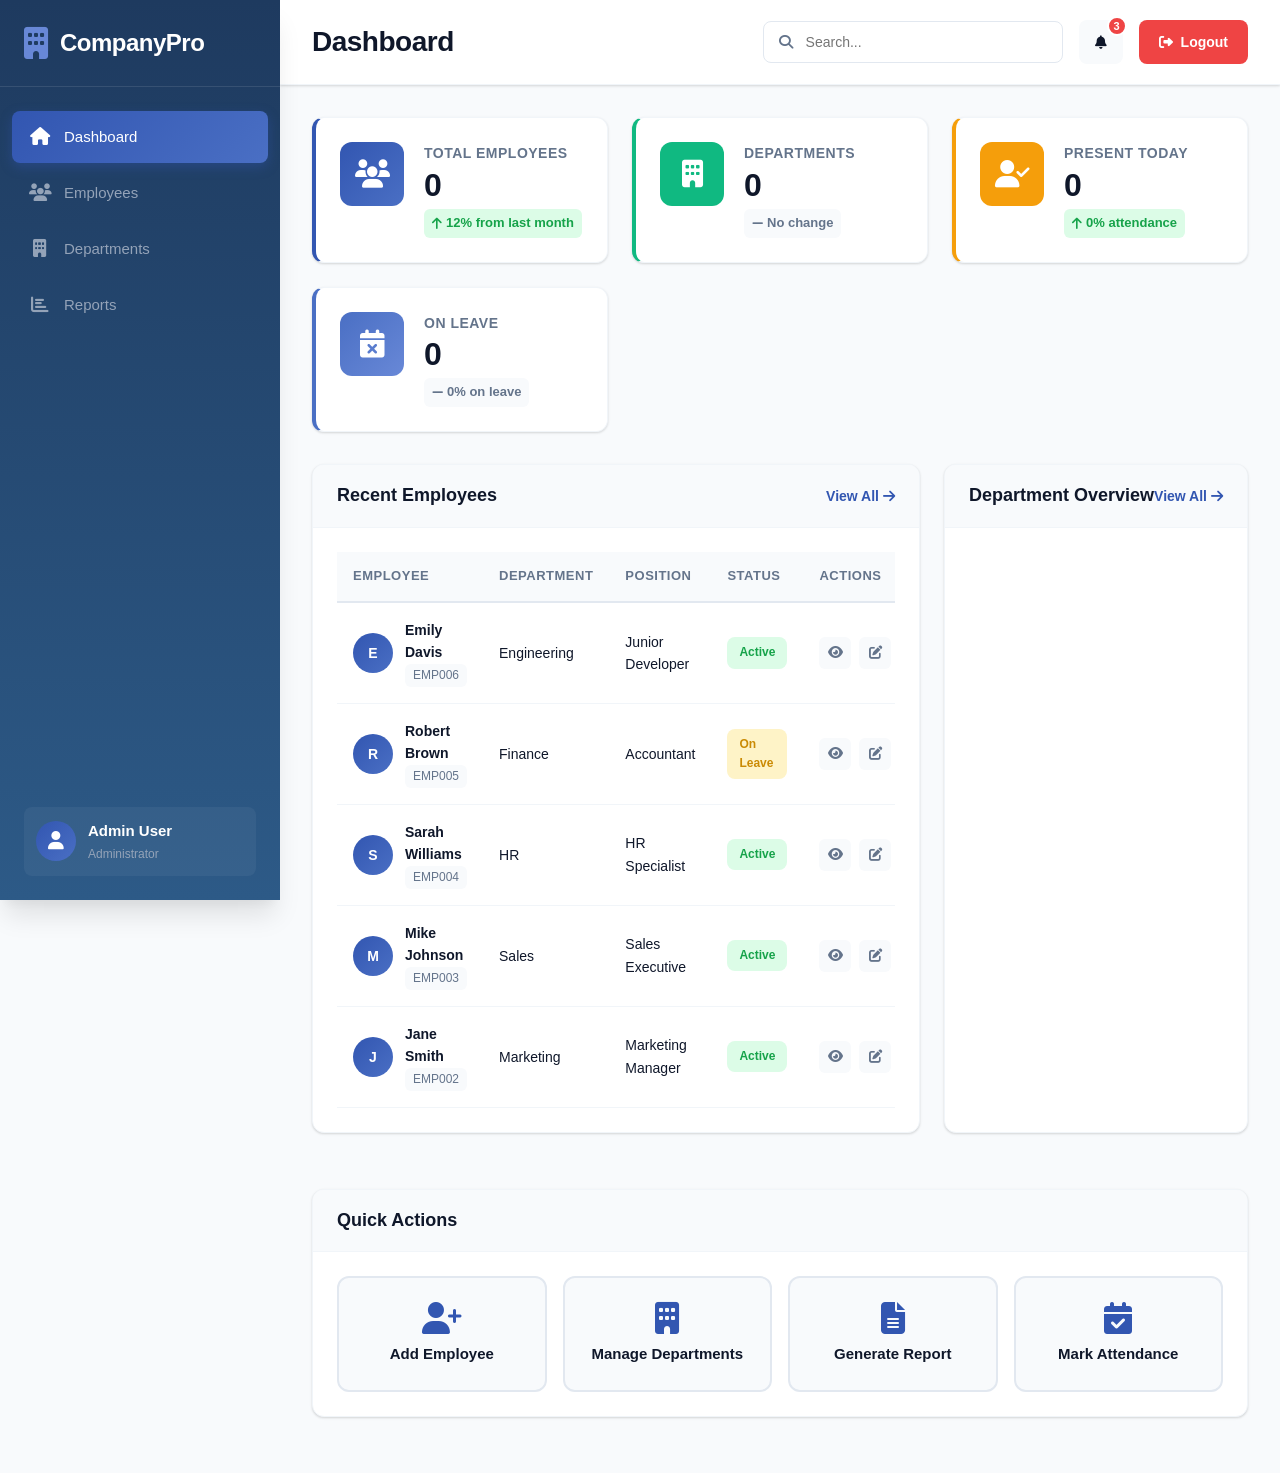
==== commit 7eb8c132: "Update dashboard.html" ====
--- a/dashboard.html
+++ b/dashboard.html
@@ -75,7 +75,7 @@
 
         <!-- Content -->
         <div class="content-container">
-            <!-- Statistics Cards -->
+            <!-- Statistics Cards - REAL DATA -->
             <div class="stats-grid">
                 <div class="stat-card blue">
                     <div class="stat-icon">
@@ -83,8 +83,8 @@
                     </div>
                     <div class="stat-details">
                         <div class="stat-label">Total Employees</div>
-                        <div class="stat-value">143</div>
-                        <div class="stat-change positive">
+                        <div class="stat-value" id="totalEmployees">0</div>
+                        <div class="stat-change positive" id="employeeChange">
                             <i class="fas fa-arrow-up"></i>
                             <span>12% from last month</span>
                         </div>
@@ -97,7 +97,7 @@
                     </div>
                     <div class="stat-details">
                         <div class="stat-label">Departments</div>
-                        <div class="stat-value">5</div>
+                        <div class="stat-value" id="totalDepartments">0</div>
                         <div class="stat-change neutral">
                             <i class="fas fa-minus"></i>
                             <span>No change</span>
@@ -111,10 +111,10 @@
                     </div>
                     <div class="stat-details">
                         <div class="stat-label">Present Today</div>
-                        <div class="stat-value">128</div>
-                        <div class="stat-change positive">
+                        <div class="stat-value" id="presentToday">0</div>
+                        <div class="stat-change positive" id="attendanceRate">
                             <i class="fas fa-arrow-up"></i>
-                            <span>89.5% attendance</span>
+                            <span>0% attendance</span>
                         </div>
                     </div>
                 </div>
@@ -125,10 +125,10 @@
                     </div>
                     <div class="stat-details">
                         <div class="stat-label">On Leave</div>
-                        <div class="stat-value">15</div>
-                        <div class="stat-change neutral">
+                        <div class="stat-value" id="onLeave">0</div>
+                        <div class="stat-change neutral" id="leavePercentage">
                             <i class="fas fa-minus"></i>
-                            <span>10.5% on leave</span>
+                            <span>0% on leave</span>
                         </div>
                     </div>
                 </div>
@@ -164,7 +164,7 @@
                     </div>
                 </div>
 
-                <!-- Department Overview -->
+                <!-- Department Overview - REAL DATA -->
                 <div class="card">
                     <div class="card-header">
                         <h3>Department Overview</h3>
@@ -172,71 +172,8 @@
                             View All <i class="fas fa-arrow-right"></i>
                         </a>
                     </div>
-                    <div class="card-body">
-                        <div class="dept-stat">
-                            <div class="dept-info">
-                                <div class="dept-icon">
-                                    <i class="fas fa-code"></i>
-                                </div>
-                                <div>
-                                    <div class="dept-name">Engineering</div>
-                                    <div class="dept-count">45 employees</div>
-                                </div>
-                            </div>
-                            <div class="dept-number">45</div>
-                        </div>
-
-                        <div class="dept-stat">
-                            <div class="dept-info">
-                                <div class="dept-icon">
-                                    <i class="fas fa-bullhorn"></i>
-                                </div>
-                                <div>
-                                    <div class="dept-name">Marketing</div>
-                                    <div class="dept-count">28 employees</div>
-                                </div>
-                            </div>
-                            <div class="dept-number">28</div>
-                        </div>
-
-                        <div class="dept-stat">
-                            <div class="dept-info">
-                                <div class="dept-icon">
-                                    <i class="fas fa-chart-line"></i>
-                                </div>
-                                <div>
-                                    <div class="dept-name">Sales</div>
-                                    <div class="dept-count">35 employees</div>
-                                </div>
-                            </div>
-                            <div class="dept-number">35</div>
-                        </div>
-
-                        <div class="dept-stat">
-                            <div class="dept-info">
-                                <div class="dept-icon">
-                                    <i class="fas fa-users"></i>
-                                </div>
-                                <div>
-                                    <div class="dept-name">HR</div>
-                                    <div class="dept-count">15 employees</div>
-                                </div>
-                            </div>
-                            <div class="dept-number">15</div>
-                        </div>
-
-                        <div class="dept-stat">
-                            <div class="dept-info">
-                                <div class="dept-icon">
-                                    <i class="fas fa-dollar-sign"></i>
-                                </div>
-                                <div>
-                                    <div class="dept-name">Finance</div>
-                                    <div class="dept-count">20 employees</div>
-                                </div>
-                            </div>
-                            <div class="dept-number">20</div>
-                        </div>
+                    <div class="card-body" id="departmentOverview">
+                        <!-- Department stats will be inserted here -->
                     </div>
                 </div>
             </div>
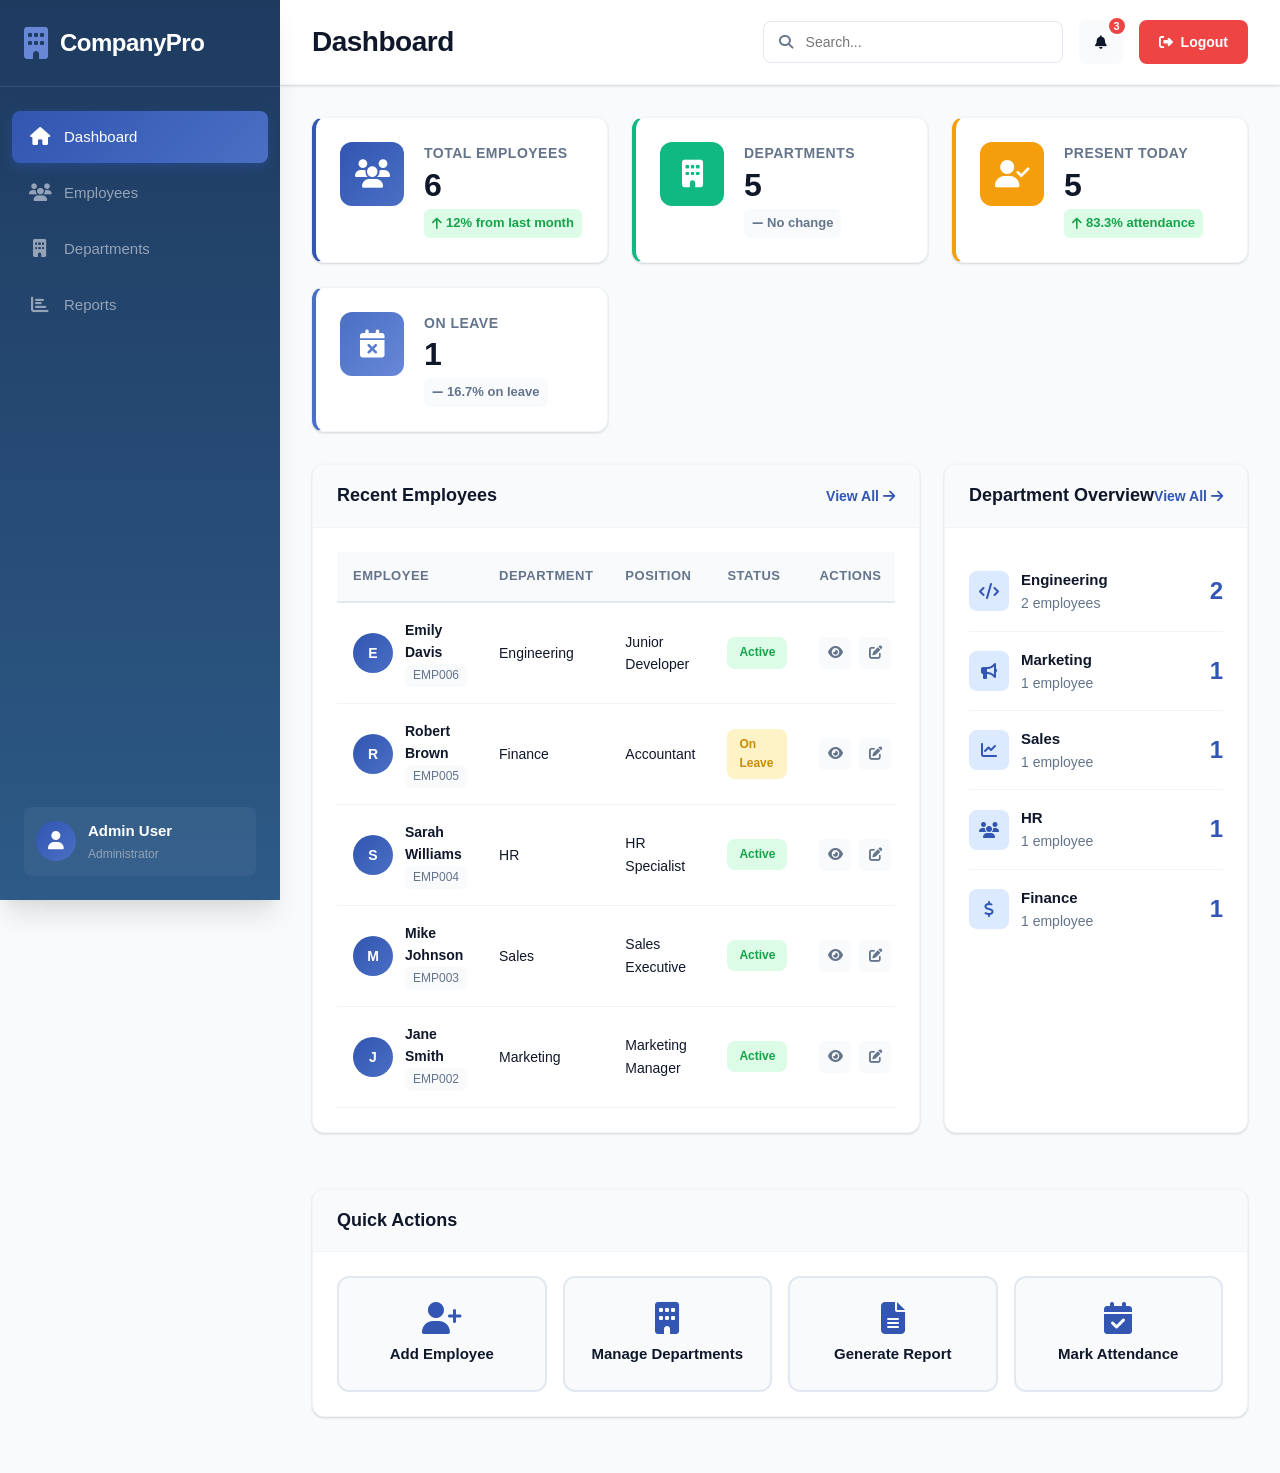
==== commit dfb6d0b3: "Update dashboard.html" ====
--- a/dashboard.html
+++ b/dashboard.html
@@ -376,3 +376,4 @@
     <script src="js/dashboard.js"></script>
 </body>
 </html>
+
